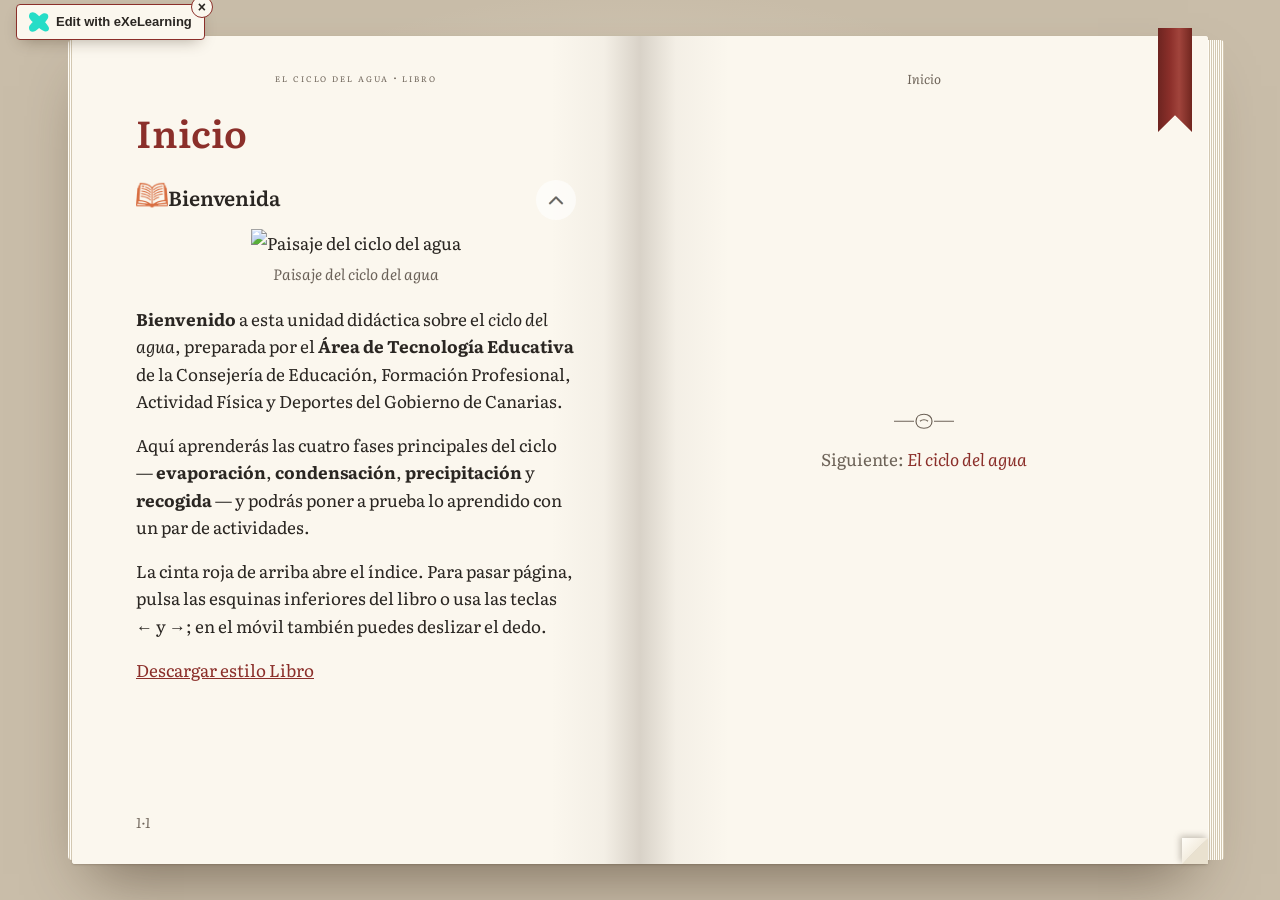
==== index.html @ 9996878b "Add Libro, a book-reading style for eXeLearning Each page is cut into book pages (two side by side o" ====
<!DOCTYPE html>
<html lang="es" id="exe-index">
<head>
<meta charset="utf-8">
<meta name="generator" content="eXeLearning">
<meta name="viewport" content="width=device-width, initial-scale=1">
<link rel="license" type="text/html" href="https://creativecommons.org/publicdomain/zero/1.0/">
<title>El ciclo del agua · Libro</title>
<link rel="icon" type="image/x-icon" href="libs/favicon.ico">
<meta name="description" content="Unidad didáctica de ejemplo sobre el ciclo del agua, presentada con el estilo Libro.">
<script>document.querySelector("html").classList.add("js");</script><script src="libs/jquery/jquery.min.js"> </script><script src="libs/common_i18n.js"> </script><script src="libs/common.js"> </script><script src="libs/exe_export.js"> </script><script src="search_index.js"> </script><script src="libs/bootstrap/bootstrap.bundle.min.js"> </script><link rel="stylesheet" href="libs/bootstrap/bootstrap.min.css">
<script src="idevices/text/text.js"></script><link rel="stylesheet" href="idevices/text/text.css">
<link rel="stylesheet" href="content/css/base.css"><script src="theme/style.js"> </script><link rel="stylesheet" href="theme/style.css">
</head>
<body class="exe-export exe-web-site">
<script>document.body.className+=" js"</script>
<div class="exe-content exe-export pre-js siteNav-hidden"><a href="#page-mollw3ja-8h1eloxxv" id="skipNav">Saltar al contenido</a> <nav id="siteNav">
<ul>
<li class="active"> <a href="index.html" class="active main-node no-ch">Inicio</a>
</li>
<li> <a href="html/el-ciclo-del-agua.html" class="daddy">El ciclo del agua</a>
<ul class="other-section">
<li> <a href="html/evaporacion.html" class="no-ch">Evaporación</a>
</li>
<li> <a href="html/condensacion.html" class="no-ch">Condensación</a>
</li>
<li> <a href="html/precipitacion.html" class="no-ch">Precipitación</a>
</li>
<li> <a href="html/recogida.html" class="no-ch">Recogida</a>
</li>
</ul>
</li>
<li> <a href="html/actividades.html" class="daddy">Actividades</a>
<ul class="other-section">
<li> <a href="html/ordena-las-fases.html" class="no-ch">Ordena las fases</a>
</li>
<li> <a href="html/verdadero-o-falso.html" class="no-ch">¿Verdadero o falso?</a>
</li>
</ul>
</li>
<li> <a href="html/recursos.html" class="no-ch">Recursos</a>
</li>
<li> <a href="html/creditos-y-descargas.html" class="no-ch">Créditos y descargas</a>
</li>
</ul>
</nav><main id="page-mollw3ja-8h1eloxxv" class="page"> <div id="exe-client-search" data-block-order-string="Caja %e" data-no-results-string="Sin resultados.">
</div>
<header class="main-header"> <p class="page-counter"> <span class="page-counter-label">Página </span><span class="page-counter-content"> <strong class="page-counter-current-page">1</strong><span class="page-counter-sep">/</span><strong class="page-counter-total">11</strong></span></p>

<div class="package-header"><p class="package-title">El ciclo del agua · Libro</p></div>
<div class="page-header"><h1 class="page-title">Inicio</h1></div>
</header><div id="page-content-page-mollw3ja-8h1eloxxv" class="page-content">
<article id="SP00000002" class="box">
<header class="box-head">
<div class="box-icon exe-icon">
<img src="theme/icons/book.png" alt="" style="display:block;object-fit:contain;">
</div>
<h1 class="box-title">Bienvenida</h1>
<button class="box-toggle box-toggle-on" title="Toggle content">
<span>Toggle content</span>
</button></header>
<div class="box-content">
<div id="SP00000003" class="idevice_node text" data-idevice-path="idevices/text/" data-idevice-type="text" data-idevice-component-type="json" data-idevice-json-data="{&quot;ideviceId&quot;:&quot;SP00000003&quot;}">
<div class="exe-text-template"><div class="textIdeviceContent"><div class="exe-text-activity"><div><figure style="text-align:center;margin:10px 0 18px;"><img src="content/resources/633e3582-b108-d898-b333-1e7eacefaed6.png" alt="Paisaje del ciclo del agua" style="max-width:320px;width:100%;height:auto;" /><figcaption style="font-style:italic;font-size:15px;color:#6b6259;margin-top:6px;">Paisaje del ciclo del agua</figcaption></figure><p><strong>Bienvenido</strong> a esta unidad didáctica sobre el <em>ciclo del agua</em>, preparada por el <strong>Área de Tecnología Educativa</strong> de la Consejería de Educación, Formación Profesional, Actividad Física y Deportes del Gobierno de Canarias.</p>
        <p>Aquí aprenderás las cuatro fases principales del ciclo — <strong>evaporación</strong>, <strong>condensación</strong>, <strong>precipitación</strong> y <strong>recogida</strong> — y podrás poner a prueba lo aprendido con un par de actividades.</p>
        <p>La cinta roja de arriba abre el índice. Para pasar página, pulsa las esquinas inferiores del libro o usa las teclas ← y →; en el móvil también puedes deslizar el dedo.</p><p><a href="content/resources/book.zip" download>Descargar estilo Libro</a></p><p class="clearfix"> </p></div></div></div></div>
</div>
</div>
</article>
</div></main><div class="nav-buttons">
<span class="nav-button nav-button-left" aria-hidden="true"><span>Anterior</span></span>
<a href="html/el-ciclo-del-agua.html" title="Siguiente" class="nav-button nav-button-right"><span>Siguiente</span></a>
</div>
<footer id="siteFooter"><div id="siteFooterContent"> <div id="packageLicense" class="cc cc-0"> <p> <span class="license-label">Licencia: </span><a href="https://creativecommons.org/publicdomain/zero/1.0/" class="license">Creative Commons: CC0 1.0 Universal (dominio público)</a></p>
</div>
</div></footer>
</div>
<p id="made-with-eXe"> <a href="https://exelearning.net/" target="_blank" rel="noopener"> <span>Creado con eXeLearning <span>(Ventana nueva)</span></span></a></p>
</body>
</html>
---- idevices/text/text.css ----
/* Text iDevice (export CSS) */
.exe-text-activity > div {
    display: flow-root;
}

.exe-text-activity div.inline {
    display: flex;
}

.exe-text-activity div.inline dt {
    margin: 0 0 0 auto;
}

.exe-text-activity div.inline dd {
    margin-left: 10px;
}

.idevice_node.text .iDevice_buttons.feedback-button {
    margin-bottom: 1em;
}
---- content/css/base.css ----
.exe-content{
  background: #fff;
}

.exe-content .page-title{
  font-size: 1.45em;
}

.exe-content .box{
  margin-top: 20px;
  border: 1px solid #dbdbdb;
}

.exe-content .box-head {
  border-bottom: 1px solid #dbdbdb;
}

.exe-export .no-header .box-head {
  border-bottom: 0;
}

.exe-content .box-head .box-title {
  margin: 0;
  font-size: 1.2em;
}

.exe-content .exe-material-icon {
  display: block;
  width: 40px;
  height: 40px;
  background-color: currentColor;
  -webkit-mask-image: var(--exe-material-icon-url);
  mask-image: var(--exe-material-icon-url);
  -webkit-mask-repeat: no-repeat;
  mask-repeat: no-repeat;
  -webkit-mask-position: center;
  mask-position: center;
  -webkit-mask-size: contain;
  mask-size: contain;
  /* 20px live area on a 24px grid: scale 24/20 so the ink matches the Style icons.
     Kept in step with the editor rule in assets/styles/layout/_execontent.scss. */
  transform: scale(1.2);
}

.exe-content a{
  color: #5a7f0c;
}

.exe-content a:hover,
.exe-content a:focus{
  color: #71a300;
}

.exe-content h2{
  font-size: 1.45em;
}
.exe-content h3{
  font-size: 1.35em;
}
.exe-content h4{
  font-size: 1.25em;
}
.exe-content h5{
  font-size: 1.15em;
}

.exe-content a {
    text-decoration: none
}

.exe-content a:hover,
.exe-content a:focus {
    text-decoration: underline
}

/* Underlined links */
.box-content a {
    text-decoration: underline;
}
.box-content a:hover {
    text-decoration: none;
}
.box-content a:focus {
    text-decoration: underline;
}

@media print {
    .external-iframe-src {
        display: block !important;
        margin: 2em 0;
        font-size: .95em;
        text-align: center
    }

    #made-with-eXe {
        display: none
    }
}

.external-iframe {
    border: 0
}

.pre-code {
    background: #112C4A;
    color: #E7ECF1;
    font-family: Monaco, Courier, monospace;
    border-radius: 9px;
    font-size: 12px;
    margin: 2em 1em;
    overflow: auto;
    padding: 20px
}

.highlighted-code {
    margin: 2em 1em;
}

.exe-dl {
    margin-bottom: 2em;
    margin-left: 1.5em
}

.exe-dl dt {
    font-weight: bold
}

.exe-dl dd {
    margin: 1em 1.5em
}

.js .exe-dl dt {
    margin: 1.2em 0 0 0
}

.exe-dl dt a {
    text-decoration: underline
}

.exe-dl .icon {
    font-family: Arial, sans-serif;
    display: block;
    width: 20px;
    height: 20px;
    font-size: 16px;
    margin-right: 1em;
    line-height: 20px;
    text-align: center;
    float: left;
    border-radius: 2px;
    position: relative
}

@media all and (min-width: 1px) {
    .exe-dl dt a {
        align-items: center;
        display: flex;
        text-decoration: none
    }

    .exe-dl .icon {
        height: 18px;
        line-height: 18px;
        width: 18px;
        padding: 1px;
        font: 18px monospace;
        font-weight: bold;
        display: flex;
        justify-content: center;
        align-items: center
    }
}

.exe-dl-toggler {
    height: 20px;
    margin: 1.5em
}

.exe-dl-toggler a {
    margin-left: 0;
    font-weight: bold
}

.js .exe-dl dd {
    display: none;
    padding-left: 0;
    margin: 1em 1em 1em 37px
}

/* Math */
.exe-math {
    display: block;
    margin: 2em 0
}

.exe-math,
.MathJax_Display {
    text-align: left !important
}

.exe-math.position-center,
.position-center .MathJax_Display,
[style*="text-align: center"] .MathJax_Display {
    text-align: center !important
}

.exe-math.position-right,
.position-right .MathJax_Display,
[style*="text-align: right"] .MathJax_Display {
    text-align: right !important
}

.js .show-image .exe-math-code,
.js .show-code .exe-math-img {
    display: none
}

.exe-math-links {
    font-size: .85em
}

.exe-math-inline {
    display: inline;
    margin: 0 .1em !important
}

/* TinyMCE: Images and media */
.exe-figure {
    margin: 2em 0;
    max-width: 100%
}

.position-center {
    margin: 2em auto
}

.position-right {
    margin: 2em 0 2em auto
}

.float-left {
    float: left;
    margin: .5em 1.5em 1em 0
}

.float-right {
    float: right;
    margin: .5em 0 1em 2em
}

.figcaption {
    padding-top: .2em
}

.figcaption.header {
    padding-top: 0;
    padding-bottom: .2em
}

/* TinyMCE templates */
.exe-layout-2-cols,
.exe-layout-3-cols {
    width: 100%
}

.exe-col{
    box-sizing: content-box;
}

.exe-layout-2-cols .exe-col {
    float: left;
    width: 49%
}

.exe-layout-2-cols .exe-col-1 {
    padding-right: 1%
}

.exe-layout-2-cols .exe-col-2 {
    padding-left: 1%
}

.exe-layout-2-30-70 .exe-col {
    width: 69%
}

.exe-layout-2-30-70 .exe-col-1 {
    width: 29%
}

.exe-layout-2-70-30 .exe-col {
    width: 29%
}

.exe-layout-2-70-30 .exe-col-1 {
    width: 69%
}

.exe-layout-3-cols .exe-col {
    float: left;
    width: 32%
}

.exe-layout-3-cols .exe-col-1,
.exe-layout-3-cols .exe-col-2 {
    padding-right: 2%
}

pre.mermaid {
    margin: 1.5em 0;
    text-align: center;
    width: 100%;
    min-width: 200px;
}

/* Blocks */
.exe-block-warning {
    background: #FCF8E3;
    color: #796034;
    border: 1px solid #FAEBCC;
    padding: 0 1em;
    border-radius: 4px
}

p.exe-block-warning {
    padding: 1em
}

.exe-block-alert {
    background: #ffc;
    color: #855000;
    border: 1px solid #FFF099;
    padding: 0 1em;
    border-radius: 4px
}

p.exe-block-alert {
    padding: 1em
}

.exe-block-danger {
    background: #FEF0EF;
    color: #973C3B;
    border: 1px solid #F3DADD;
    padding: 0 1em;
    border-radius: 4px
}

p.exe-block-danger {
    padding: 1em
}

.exe-block-info {
    background: #E1F1F9;
    color: #2B627D;
    border: 1px solid #C9EDF4;
    padding: 0 1em;
    border-radius: 4px
}

p.exe-block-info {
    padding: 1em
}

.exe-block-success {
    background: #E5F3E0;
    color: #336634;
    border: 1px solid #DEEDD1;
    padding: 0 1em;
    border-radius: 4px
}

p.exe-block-success {
    padding: 1em
}

.exe-content .exe-block-warning a,
.exe-content .exe-block-warning a:hover,
.exe-content .exe-block-warning a:focus {
    color: #4F360A
}

.exe-content .exe-block-alert a,
.exe-content .exe-block-alert a:hover,
.exe-content .exe-block-alert a:focus {
    color: #5B2600
}

.exe-content .exe-block-danger a,
.exe-content .exe-block-danger a:hover,
.exe-content .exe-block-danger a:focus {
    color: #6D1211
}

.exe-content .exe-block-info a,
.exe-content .exe-block-info a:hover,
.exe-content .exe-block-info a:focus {
    color: #063853
}

.exe-content .exe-block-success a,
.exe-content .exe-block-success a:hover,
.exe-content .exe-block-success a:focus {
    color: #093C0A
}

div.exe-block-warning,
div.exe-block-alert,
div.exe-block-danger,
div.exe-block-info,
div.exe-block-success {
    margin: 1em 0
}

/* RTL support */
body [dir='rtl'] {
    text-align: start
}

/* Autoclear */
.exe-content .idevice_body,
.exe-clear {
    overflow: auto
}

/* JavaScript on/offf */
.js-hidden {
    display: none;
}

.exe-hidden,
.js-required,
.js .js-hidden,
.exe-mindmap-code {
    display: none
}

.js .js-required {
    display: block
}

.box-toggle {
    display: none;
}

.js .box-toggle {
    display: inline-block;
}

.sr-av,
.js .js-sr-av,
.exe-hidden-accessible,
.js .exe-tooltip-text {
    position: absolute;
    overflow: hidden;
    clip: rect(0 0 0 0);
    clip: rect(0, 0, 0, 0);
    height: 0
}

/* Tables */
.exe-table {
    margin: 2em auto;
    max-width: 100%;
    border: 1px solid #CCC;
    border-collapse: collapse;
    border-spacing: 0
}

.exe-table tr {
    background: #fff
}

.exe-table caption {
    padding: .5em 0;
    text-align: center;
    font-style: italic;
    caption-side: top;
}

.exe-table td,
.exe-table th {
    border: 1px solid #CCC;
    margin: 0;
    padding: 0.5em 1em
}

.exe-table thead {
    background: #ddd;
    color: #000;
    text-align: left
}

.exe-table tr:nth-child(2n-1) td,
.exe-table tbody tr:nth-child(2n-1) th {
    background: #F4F4F4
}

.exe-table tbody tr:nth-child(2n) th {
    background: #F4F4F4
}

.exe-table tbody tr:nth-child(2n-1) th {
    background: #E4E4E4
}

.exe-table thead+tbody tr:nth-child(2n) th {
    background: #fff
}

.exe-table thead+tbody tr:nth-child(2n-1) th {
    background: #F4F4F4
}

.exe-table-minimalist {
    margin: 2em auto;
    border-collapse: collapse
}

.exe-table-minimalist tr {
    background: #fff
}

.exe-table-minimalist thead th {
    color: #000;
    padding: .6em 1.5em .6em .8em;
    border-bottom: 2px solid #CCC;
    text-align: left
}

.exe-table-minimalist td,
.exe-table-minimalist tbody th {
    border-bottom: 1px solid #ccc;
    color: #555;
    padding: .5em 1.5em .5em .8em
}

.exe-table-minimalist tbody tr:hover td,
.exe-table-minimalist tbody tr:hover th {
    color: #222
}

.exe-table-minimalist tr:nth-child(2n-1) td,
.exe-table-minimalist tbody tr:nth-child(2n-1) th {
    background: #F9F9F9
}

.exe-table-minimalist caption {
    text-align: center;
    font-style: italic;
    border-bottom: 2px solid #CCC;
    padding: .6em 0
}

/* Responsive tables */
.exe-table-responsive {
    display: block;
    overflow-x: auto;
    border: none
}

.exe-table-responsive,
.exe-table-responsive th,
.exe-table-responsive tr,
.exe-table-responsive td {
    width: auto !important
}

/* Tooltips */
body .qtip {
    font-size: .85em;
    line-height: 1.5em
}

.qtip .exe-tooltip-text {
    position: relative;
    overflow: auto;
    clip: auto;
    height: auto
}

/* Structured lists */
ol.auto-numbered {
    counter-reset: item
}

.auto-numbered ol {
    counter-reset: item
}

.auto-numbered li {
    display: block
}

.auto-numbered li:before {
    content: counters(item, ".") ".- ";
    counter-increment: item
}

/* Blockquote + Cite */
.exe-quote-cite cite {
    display: block;
    text-align: right;
    margin-top: -.5em
}

/* File information */
.exe-link-data {
    font-size: .8em;
    margin: 0 .2em
}

.exe-link-data abbr {
    cursor: help
}

/* Quote With Authorship */
.styled-qc {
    font-family: Georgia, serif;
    font-style: italic;
    margin: 1.5em 2.5em;
    padding: 0.25em 3.5em;
    position: relative
}

.styled-qc:before {
    display: block;
    content: "\201C";
    font-size: 5em;
    position: absolute;
    left: 0;
    top: -20px
}

/* Responsive design */
iframe,
object,
embed {
    max-width: 100%
}

img,
video {
    max-width: 100%;
    height: auto
}

@media all and (max-width: 992px) {
    .exe-layout-3-cols .exe-col {
        float: none;
        width: 100%;
        padding: 0
    }

    .exe-layout-3-cols .exe-col .exe-figure {
        margin: 2em auto
    }
}

@media all and (max-width: 780px) {
    .styled-qc {
        margin: 1.5em .5em
    }

    .exe-layout-2-cols .exe-col {
        float: none;
        width: 100%;
        padding: 0
    }

    .exe-layout-2-cols .exe-col .exe-figure {
        margin: 2em auto
    }
}

/* Made with eXeLearning */
#made-with-eXe {
    margin: 0;
    position: fixed;
    bottom: 0;
    right: 0
}

#made-with-eXe a {
    text-decoration: none;
    box-shadow: rgba(0, 0, 0, 0.35) 0px 5px 15px;
    border-top-left-radius: 4px;
    color: #222;
    font-size: 11px;
    font-family: Arial, sans-serif;
    line-height: 35px;
    width: 35px;
    height: 35px;
    background: #fff url(../img/exe_powered_logo.png) no-repeat 3px 50%;
    display: block;
    background-size: auto 20px;
    text-decoration: none;
    transition: .5s;
    opacity: .8
}

#made-with-eXe span {
    padding-left: 35px;
    padding-right: 5px
}

#made-with-eXe span span {
    position: absolute;
    overflow: hidden;
    clip: rect(0 0 0 0);
    clip: rect(0, 0, 0, 0);
    height: 0
}

#made-with-eXe a:hover {
    width: auto;
    padding: 0 5px;
    background-position: 5px 50%;
    opacity: 1
}

/* Search bar */
#exe-client-search-reset {
    display: none;
}
#exe-client-search-reset.visible {
    display: inline;
}
.exe-client-search-result{
    padding:0;
    background-color: #FFF3A0;
    color: #1A1A1A;
}

/* Box toggler */
.exe-export article.minimized .box-content{
    display: none;
}

/* BOX no visible */
.exe-export article.novisible.box{
    display: none  !important;
}

/* iDevice no visible */
.exe-export article.box .idevice_node.novisible{
    display: none  !important;
}

/* Teacher mode */
html:not(.mode-teacher) .js .teacher-only {
    display: none !important;
}

/* ========================================
   Architecture v3.1 - Common Theme Overrides
   ========================================
   These rules support the new HTML structure and
   load BEFORE theme-specific styles.
   ======================================== */

/* Navigation: Hide nested sections by default, show active paths */
#siteNav .other-section {
    display: none;
}
#siteNav li.active > .other-section,
#siteNav li.current-page-parent > .other-section {
    display: block;
}

/* Site footer extra section */
#siteFooterExtra {
    margin-bottom: 2em;
    color: #555;
    font-size: 0.95em;
}

/* Footer with neither license nor "Page footer" content: themes give #siteFooter
   a background and border, so an empty one shows as a stray bar. Hidden here so
   every theme (including custom ones) gets it, and so a theme that wants to keep
   showing it can opt out by overriding display. */
#siteFooter.siteFooter-empty {
    display: none;
}

/* Skip navigation link */
#skipNav {
    position: fixed;
    top: -50px;
    left: 50%;
    transform: translateX(-50%);
    background-color: #000;
    color: #fff;
    text-align: center;
    font-weight: bold;
    font-size: 0.95em;
    text-decoration: underline;
    padding: 0.5em 1em;
    z-index: 1000;
    display: inline-block;
    box-shadow: 0 2px 5px rgba(0,0,0,0.3);
    outline: 3px solid #fff;
    outline-offset: -3px;
    transition: top 0.3s ease, opacity 0.3s ease;
}

#skipNav:focus {
    top: 5px;
}

/* Print styles for header elements */
@media print {
    body #header,
    body #emptyHeader,
    body #nodeDecoration {
        height: auto !important;
        min-height: 0;
        border: none;
        padding: 0;
    }
    body #headerContent {
        padding-top: 40px;
    }
}
---- theme/style.css ----
/*!
 * Libro (Book) — eXeLearning style
 * The resource is read as an open book on a desk: each page of eXeLearning is cut
 * into book pages (two at a time on wide screens, one on phones), the page corners
 * turn the page and a ribbon bookmark opens the table of contents. Without
 * JavaScript, or when printing, it is a normal scrolling page.
 *
 * Based on the eXeLearning "Default" style by Ignacio Gros (exelearning.net).
 * Licensed under Creative Commons Attribution-ShareAlike 4.0 (CC BY-SA).
 */

body.exe-export {
    padding: 1em 0;
}

body.exe-web-site {
    padding: 0;
}

.exe-content a {
    color: #8a3324;
}

.exe-content a:hover,
.exe-content a:focus {
    color: #5f2318;
}

/* The current page is a filled chip, so it keeps the colour of the effects */
.exe-content .fx-tabs a,
.exe-content .fx-pagination li:not(.fx-current) a {
    color: #8a3324;
}

.exe-content .fx-tabs a:hover,
.exe-content .fx-tabs a:focus {
    color: #5f2318;
}

#node-content-container.exe-content #node-content {
    padding-top: 20px;
    padding-bottom: 20px;
    max-width: 1280px;
    margin: 0 auto;
    display: block;
}

.exe-content {
    color: #333;
    background-color: #fff;
}

.js .exe-export .exe-content {
    min-height: 100vh;
}

/* iframe */
.js .in-iframe .exe-content {
    min-height: 0;
}

.exe-content .package-title {
    font-size: 1.25rem;
    font-weight: 300;
    margin-bottom: .4em;
    line-height: 1.2em;
}

.exe-content .page-title {
    color: #7a2e2e;
    font-size: 1.7rem;
    text-align: left;
}

.exe-single-page .package-header .package-title {
    color: #333;
    font-size: 1.25rem;
    font-weight: 300;
    text-align: left;
    margin-bottom: 2em;
}

.exe-single-page .package-node {
    margin-bottom: 3.5em;
}

.exe-single-page .package-subtitle {
    top: -2.1em;
}

.exe-single-page main.page>section {
    min-height: 4em;
}

.exe-content .box {
    margin: 20px 0;
    border: none;
    background-color: #fff;
}

.exe-web-site .exe-content .box {
    margin: 40px 0;
}

.exe-content .box-head {
    border-bottom: 0;
}

#node-content-container .box-content {
    background: #fcfcfc;
    border: 1px solid #ececec;
    padding: 10px;
    border-radius: 8px;
}
article.box.idevice-element-in-content[mode="export"] .idevice_node {
    background: none;
}

#node-content-container.exe-content .box.hidden-idevices {
    border-style: solid;
}

.exe-content .box header {
    min-height: 60px;
}

.exe-content .box-title {
    color: #4a1c1c;
    font-size: 1.5rem;
}

/* General icons (Material Symbols) */
.exe-content {
    --exe-icon-color: #9a6a3a;
}

.exe-content .box-head .box-icon {
    color: var(--exe-icon-color);
}

.exe-content .box-head .exe-icon {
    float: left;
}
.nav-buttons .nav-button,
button.toggler {
    position: fixed;
    top: 10px;
    left: 15px;
    display: block;
    width: 40px;
    height: 40px;
    background: #7a2e2e url(img/icons.png) no-repeat 0 0;
    background-size: auto 40px;
    border-radius: 50%;
    z-index: 999;
    border: 0;
    transition: background-color 0.5s ease;
}

.nav-buttons span.nav-button {
    cursor: not-allowed;
    background-color: #b7b7b7;
}

.nav-buttons .nav-button-left {
    background-position: -80px 0;
}

.nav-buttons .nav-button-right {
    background-position: -120px 0;
}

button#searchBarToggler {
    background-position: -40px 0;
    display: none;
}

.exe-search-on #searchBarToggler {
    display: inline;
}

button#siteNavToggler {
    left: 280px;
}

button#searchBarToggler {
    left: 330px;
}

body.siteNav-off button#siteNavToggler {
    left: 65px;
}

body.siteNav-off button#searchBarToggler {
    left: 115px;
}

.nav-buttons a:hover,
.nav-buttons a:focus,
button.toggler:hover,
button.toggler:focus {
    background-color: #5f2323;
    border-color: #5f2323;
}

.nav-buttons .nav-button span,
.box-toggle span,
#exe-client-search-reset span,
#packageLicense .license-label {
    position: absolute;
    clip: rect(1px 1px 1px 1px);
    /* IE6, IE7 */
    clip: rect(1px, 1px, 1px, 1px);
}

.package-subtitle {
    font-size: .95em;
    color: #666;
    position: relative;
    top: -.15em;
}

.nav-buttons .nav-button-right {
    left: auto;
    right: 15px;
}

/* Box toggler */
.exe-export .box {
    position: relative;
}

.exe-export .box-toggle {
    width: 40px;
    height: 40px;
    background: url(img/icons.png) no-repeat -200px 0;
    background-size: auto 40px;
    border-radius: 50%;
    border: 0;
    position: absolute;
    top: 0;
    right: 0;
    opacity: 0.6;
}

.exe-export .box-head:hover .box-toggle,
.exe-export .box-toggle:focus {
    opacity: 1;
}

.exe-export .no-header .box-toggle {
    top: -10px;
}

.exe-export .minimized .box-toggle {
    background-position: -160px 0;
}

#node-content-container.exe-content .box-head .exe-icon {
    width: 60px;
    height: 60px;
    font-size: 40px;
}

#node-content-container.exe-content .box-head .exe-icon img {
    height: 40px;
}

.exe-export .box-icon img {
    display: block;
    float: left;
    margin-right: 10px;
    width: 40px;
    height: auto;
}

/* General icons (Material Symbols) */
.exe-export .box-icon .exe-material-icon {
    display: block;
    float: left;
    margin-right: 10px;
    width: 40px;
    height: 40px;
    background-color: currentColor;
    -webkit-mask-image: var(--exe-material-icon-url);
    mask-image: var(--exe-material-icon-url);
    -webkit-mask-repeat: no-repeat;
    mask-repeat: no-repeat;
    -webkit-mask-position: center;
    mask-position: center;
    -webkit-mask-size: contain;
    mask-size: contain;
    /* 20px live area on a 24px grid: scale 24/20 so the ink matches the Style icons */
    transform: scale(1.2);
}

.exe-export .box-title {
    padding-top: 5px;
}

.exe-export .box.minimized .box-head {
    border-bottom: 1px solid #ddd;
}

.exe-export .box.no-header.minimized .box-head {
    border-color: #fff;
}

.exe-export .box .box-content {
    background: none;
    border: 0;
    border-top: 1px solid var(--book-paper-edge, #ddd);
    padding: 20px 0;
    border-radius: 8px;
    overflow: auto;
}

.exe-export .box.no-header .box-content {
    background: none;
    border: none;
    padding: 20px 0;
}

/* Search bar */
#exe-client-search {
    display: none;
    margin-bottom: 30px;
}

#exe-client-search-text {
    max-width: 80%;
    max-width: calc(100% - 90px);
    display: inline;
}

#exe-client-search-submit {
    text-indent: -999em;
    background: #7a2e2e url(img/icons.png) no-repeat -41px -1px;
    background-size: auto 40px;
    width: 38px;
    height: 38px;
    border: none;
    border-radius: 4px;
}

#exe-client-search-reset.visible {
    background: url(img/icons.png) no-repeat -242px -1px;
    background-size: auto 40px;
    width: 38px;
    height: 38px;
    display: inline-block;
    vertical-align: middle;
    position: relative;
    top: -3px;
    left: -5px;
    opacity: 0.6;
    border-radius: 4px;
}

#exe-client-search-reset:hover,
#exe-client-search-reset:focus {
    opacity: 1;
}

#exe-client-search-submit:hover,
#exe-client-search-submit:focus {
    background-color: #5f2323;
}

#exe-client-search-results-list ul,
#exe-client-search-results-list li {
    margin: 2em 0;
    padding: 0;
    list-style: none;
}

#exe-client-search-results-list li {
    margin: 0 0 1em 0;
}

#exe-client-search-results-list p {
    margin-top: 2em;
}

/* Licenses */
#packageLicense {
    text-align: left;
    font-size: 0.9em;
    color: #555;
    line-height: 1em;
    margin: 2.5em 0 2em 0;
    border: 1px solid transparent;
    border-radius: 2px;
}

#packageLicense p {
    margin: 0;
}

#packageLicense a {
    color: #666;
    text-transform: capitalize;
    display: inline-block;
    white-space: nowrap;
    text-overflow: ellipsis;
    max-width: 100%;
    overflow: hidden;
    line-height: 15px;
}

#packageLicense a:hover,
#packageLicense a:focus {
    text-decoration: none;
    color: #8a3324;
}

#packageLicense.propietary {
    position: absolute;
    overflow: hidden;
    clip: rect(0, 0, 0, 0);
    height: 0;
}

#packageLicense.cc {
    padding: 0 20px 0 90px;
    background: url(img/licenses.gif) no-repeat 0 0;
}

#packageLicense.cc-by-sa {
    background-position: 0 -100px;
}

#packageLicense.cc-by-nd {
    background-position: 0 -200px;
}

#packageLicense.cc-by-nc {
    background-position: 0 -300px;
}

#packageLicense.cc-by-nc-sa {
    background-position: 0 -400px;
}

#packageLicense.cc-by-nc-nd {
    background-position: 0 -500px;
}

#packageLicense.cc-0 {
    background-position: 0 -600px;
}

/* iDevice buttons */
.exe-content .iDevice_buttons input,
.exe-content .iDevice_buttons button {
    background: #fff;
    color: #555;
    border: 1px solid #949494;
    padding: 4px 10px;
    border-radius: 4px;
    transition: 0.5s ease;
}

.exe-content .iDevice_buttons input:hover,
.exe-content .iDevice_buttons input:focus,
.exe-content .iDevice_buttons button:hover,
.exe-content .iDevice_buttons button:focus {
    box-shadow: 2px 2px 4px #dbdbdb;
    color: #000;
    border-color: #7a7a7a;
}

/* Page counter */
.page-counter {
    display: inline;
    float: right;
    margin: 0 0 0.5em 20px;
    font-size: 0.9em;
    color: #767676;
    font-weight: 300;
}

.page-counter .page-counter-sep {
    margin: 0 0.1em;
}

.exe-web-site .page-counter {
    position: fixed;
    top: 18px;
    right: 70px;
    margin: 0;
    font-size: 0.9em;
    color: #767676;
    padding: 0 8px;
    border-radius: 4px;
    text-align: left;
}

/* Teacher mode */
#teacher-mode-toggler-wrapper {
    float: right;
    margin: 0 0 0 1em;
}

#teacher-mode-toggler.form-check-input {
    font-size: 0.9em;
    margin-right: 0.6em;
}

#teacher-mode-toggler.form-check-input:checked {
    background-color: #7a2e2e;
    border-color: #7a2e2e;
}

label[for="teacher-mode-toggler"] {
    font-size: 0.9em;
    color: #767676;
    position: relative;
    top: -0.2em;
}

/* Bootstrap buttons */
.exe-content .btn-primary {
    background-color: #5f2323;
    border-color: #5f2323;
}

.exe-content .btn-primary:hover,
.exe-content .btn-primary:focus {
    background-color: #6b2828;
    border-color: #6b2828;
}

/* Focus */
.exe-content {
    --exe-fx-focus-color: #4a1c1c;
}

.exe-content a:focus-visible,
#siteNav a:focus-visible,
#packageLicense a:focus-visible,
.nav-buttons .nav-button:focus-visible,
button.toggler:focus-visible,
.exe-export .box-toggle:focus-visible,
#exe-client-search-submit:focus-visible,
#exe-client-search-reset:focus-visible,
.exe-content .iDevice_buttons input:focus-visible,
.exe-content .iDevice_buttons button:focus-visible {
    outline: 2px solid #4a1c1c;
    outline-offset: 2px;
}

@media (prefers-reduced-motion: reduce) {
    #siteNav a,
    .nav-buttons .nav-button,
    button.toggler,
    .exe-content .iDevice_buttons input,
    .exe-content .iDevice_buttons button {
        transition: none;
    }
}


@media print {

    /* Node in new page: section.package-node{page-break-after:always} */
    html body.exe-export {
        background: #fff;
    }

    .exe-content {
        color: #000;
    }

    @page {
        margin: 1.5cm;
    }

    /* Uncomment this to print URL after links:
    a{font-weight:bolder;text-decoration:none!important}
    a[href^=http]:after{content:" <" attr(href) "> "}
    */
    #packageLicense.cc {
        background: none;
        padding-left: 0;
    }

    .exe-export .box-toggle {
        display: none;
    }

    /* Website */
    .exe-web-site #siteNav,
    .exe-web-site .nav-buttons,
    .exe-web-site button.toggler {
        display: none;
    }

    .exe-web-site #siteFooter,
    .exe-web-site main.page {
        padding-left: 0;
        padding-right: 0;
    }

    .exe-web-site main.page {
        padding-top: 1em;
    }
}

/* ===================================================================
 * Book look, shared by every mode
 * =================================================================== */

@font-face {
    font-family: "Literata";
    font-style: normal;
    font-weight: 200 900;
    font-display: swap;
    src: url("fonts/literata-latin-normal.woff2") format("woff2");
}

@font-face {
    font-family: "Literata";
    font-style: italic;
    font-weight: 200 900;
    font-display: swap;
    src: url("fonts/literata-latin-italic.woff2") format("woff2");
}

:root {
    --book-desk: #c9bda9;
    --book-paper: #fbf7ee;
    --book-under: #e9e1cf;
    --book-ink: #2a2622;
    --book-muted: #6d6358;
    --book-accent: #8b2f2a;
    --book-serif: "Literata", "Iowan Old Style", "Palatino Linotype", Palatino, Georgia, serif;
    --book-turn: 0.7s;
}

body.exe-export {
    color: var(--book-ink);
    background: var(--book-desk);
}

.exe-content {
    color: var(--book-ink);
    background-color: var(--book-paper);
    font-family: var(--book-serif);
    font-size: 17px;
    line-height: 1.62;
}

.exe-content a {
    color: var(--book-accent);
}

.exe-content a:hover,
.exe-content a:focus {
    color: #5e1f1b;
}

.exe-content .page-title,
.exe-content .box-title,
.exe-content .package-title {
    font-family: var(--book-serif);
}

.exe-content .page-title {
    margin: 0 0 0.7em;
    font-size: 2.35rem;
    font-weight: 600;
    line-height: 1.1;
    color: var(--book-accent);
}

.exe-content .box-title {
    font-size: 1.25rem;
    font-weight: 600;
    color: var(--book-ink);
}

.exe-content .box header,
.exe-content .box-head {
    min-height: 0;
}

.exe-export .box-icon {
    width: 32px;
    height: 32px;
}

.exe-web-site .exe-content .box {
    margin: 0 0 1.6em;
    background: none;
}

.exe-export .box .box-content {
    padding: 0.4em 0 0;
    background: none;
    border: 0;
    border-radius: 0;
}

.exe-content figure figcaption {
    font-style: italic;
    color: var(--book-muted);
}

.exe-content img {
    max-width: 100%;
    height: auto;
}

/* Table of contents with dot leaders and section numbers */
#siteNav ul {
    margin: 0;
    padding: 0;
    list-style: none;
    counter-reset: book-section;
}

#siteNav ul ul {
    margin: 0;
    padding-left: 1.1em;
    font-size: 0.94em;
    counter-reset: none;
}

#siteNav .other-section {
    display: block;
}

#siteNav li {
    margin: 0;
}

#siteNav a {
    display: flex;
    align-items: baseline;
    gap: 8px;
    padding: 7px 0;
    color: var(--book-ink);
    text-decoration: none;
    counter-increment: book-section;
}

#siteNav a::before {
    content: "";
    order: 1;
    flex: 1;
    border-bottom: 1px dotted #b9ad96;
}

#siteNav a::after {
    content: counter(book-section);
    order: 2;
}

#siteNav a:hover,
#siteNav a:focus {
    color: var(--book-accent);
}

#siteNav a.active {
    color: var(--book-accent);
    font-weight: 600;
}

/* ===================================================================
 * Without JavaScript (and while printing): a scrolling sheet of paper
 * =================================================================== */

html:not(.book-paged) body.exe-web-site .exe-content {
    max-width: 50rem;
    margin: 32px auto;
    padding: 40px 48px;
    box-shadow: 0 24px 48px -16px #3b2a1a73;
}

html:not(.book-paged) .exe-web-site #siteNav {
    margin-bottom: 2em;
}

html:not(.book-paged) .exe-web-site .page-counter {
    float: right;
}

/* ===================================================================
 * Paged book (style.js adds html.book-paged before the first paint)
 * =================================================================== */

html.book-paged:has(> body.exe-web-site),
html.book-paged body.exe-web-site {
    height: 100%;
    overflow: hidden;
}

/* Marks the end of the text, to count the pages */
.book-end-of-text {
    display: block;
    height: 0;
    margin: 0;
    break-before: avoid;
}

html.book-paged body.exe-web-site {
    background:
        radial-gradient(ellipse 60% 55% at 50% 40%, #e6ddcf 0%, #e6ddcf00 75%),
        var(--book-desk);
}

/* The open book; the edges of the pages read and still to read show at both sides */
html.book-paged .exe-web-site .exe-content {
    --book-read: 0;
    --book-margin: 64px;
    position: relative;
    width: min(1240px, 100vw - 144px);
    height: calc(100vh - 72px);
    height: calc(100dvh - 72px);
    max-width: none;
    min-height: 0;
    margin: 36px auto;
    padding: 0;
    box-sizing: border-box;
    background: var(--book-paper);
    border-radius: 3px;
    box-shadow: 0 1px 2px #3b2a1a33, 0 30px 60px -20px #3b2a1a8c;
}

html.book-paged .exe-web-site .exe-content::before,
html.book-paged .exe-web-site .exe-content::after {
    content: "";
    position: absolute;
    top: 4px;
    bottom: 4px;
    pointer-events: none;
    background: repeating-linear-gradient(90deg, #fffdf7 0 1px, #d3c8b2 1px 2px);
    box-shadow: 0 20px 30px -18px #3b2a1a80;
}

html.book-paged .exe-web-site .exe-content::before {
    right: 100%;
    width: calc(3px + 14px * var(--book-read));
    border-radius: 4px 0 0 4px;
}

html.book-paged .exe-web-site .exe-content::after {
    left: 100%;
    width: calc(3px + 14px * (1 - var(--book-read)));
    border-radius: 0 4px 4px 0;
}

/* The text runs in columns: each column is a page, the gap is the spine */
html.book-paged .exe-web-site main.page {
    position: absolute;
    inset: 0;
    box-sizing: border-box;
    padding: 76px var(--book-margin) 80px;
    overflow: hidden;
    columns: 2;
    column-gap: calc(2 * var(--book-margin));
    column-fill: auto;
    background:
        linear-gradient(90deg, #3b2a1a00 calc(50% - 90px), #3b2a1a0a calc(50% - 36px), #3b2a1a2e 50%, #3b2a1a0a calc(50% + 36px), #3b2a1a00 calc(50% + 90px)),
        var(--book-paper);
    border-radius: 3px;
    view-transition-name: book-page;
}

html.book-paged .exe-web-site main.page > :not(.book-head, .book-folio, .book-end),
html.book-paged .exe-web-site .page-content {
    max-width: none;
    margin-left: 0;
    margin-right: 0;
    padding-left: 0;
    padding-right: 0;
}

/* The running heads and the folios replace these */
html.book-paged .exe-web-site .package-header,
html.book-paged .exe-web-site .page-counter,
html.book-paged .exe-web-site .nav-buttons,
html.book-paged .exe-web-site #made-with-eXe {
    display: none;
}

/* Keep things whole on a page */
html.book-paged .exe-web-site main.page :is(figure, img, table, pre, blockquote, li, .exe-figure) {
    break-inside: avoid;
}

html.book-paged .exe-web-site main.page :is(h1, h2, h3, h4, .box-head) {
    break-after: avoid;
}

html.book-paged .exe-web-site main.page img {
    max-height: calc(var(--book-col-h, 60vh) - 3em);
    width: auto;
    object-fit: contain;
}

/* Boxes and text flow across pages (a scrolling box could not be split) */
html.book-paged .exe-web-site main.page :is(.box, .box-content, .idevice_node.text) {
    overflow: visible;
}

/* An activity is never split; one taller than a page scrolls inside it */
html.book-paged .exe-web-site main.page .idevice_node:not(.text) {
    break-inside: avoid;
    /* Room for the box padding, or it would not fit on any page */
    max-height: calc(var(--book-col-h, 100vh) - 3em);
    overflow: auto;
}

/* Running heads and folios: printed on the page (inside main), so they turn with it.
   --book-scroll keeps them on the visible double page. */
.book-head,
.book-folio {
    position: absolute;
    z-index: 1;
    width: 50%;
    break-inside: avoid;
    margin: 0;
    color: var(--book-muted);
    font-family: var(--book-serif);
    text-align: center;
    pointer-events: none;
}

.book-head {
    top: 32px;
    overflow: hidden;
    white-space: nowrap;
    text-overflow: ellipsis;
    box-sizing: border-box;
    padding: 0 var(--book-margin);
    font-size: 13px;
}

.book-head-left {
    left: var(--book-scroll, 0px);
    font-size: 12px;
    letter-spacing: 0.16em;
    font-variant: small-caps;
    text-transform: lowercase;
}

.book-head-right {
    left: calc(var(--book-scroll, 0px) + 50%);
    font-style: italic;
}

.book-folio {
    bottom: 30px;
    font-size: 14px;
    font-style: italic;
}

.book-folio-left {
    left: var(--book-scroll, 0px);
    text-align: left;
    padding-left: var(--book-margin);
    box-sizing: border-box;
}

.book-folio-right {
    left: calc(var(--book-scroll, 0px) + 50%);
    text-align: right;
    padding-right: var(--book-margin);
    box-sizing: border-box;
}

/* End of the section on an empty right-hand page */
.book-end {
    position: absolute;
    z-index: 1;
    top: 50%;
    left: calc(var(--book-scroll, 0px) + 50%);
    width: 50%;
    display: flex;
    flex-direction: column;
    align-items: center;
    gap: 14px;
    color: var(--book-muted);
    font-family: var(--book-serif);
    text-align: center;
    transform: translateY(-50%);
}

.book-end[hidden] {
    display: none;
}

.book-end a {
    font-style: italic;
    color: var(--book-accent);
}

/* Turn-the-page corners: they fold up under the pointer */
.book-corner {
    --book-curl: 26px;
    position: absolute;
    z-index: 3;
    bottom: 0;
    width: 88px;
    height: 88px;
    margin: 0;
    padding: 0;
    border: 0;
    background: none;
    cursor: pointer;
}

.book-corner[hidden] {
    display: none;
}

.book-corner:hover,
.book-corner:focus-visible {
    --book-curl: 78px;
}

.book-corner:focus-visible {
    outline: 2px solid var(--book-ink);
    outline-offset: -6px;
}

.book-corner-next {
    right: 0;
    border-bottom-right-radius: 3px;
    filter: drop-shadow(-2px -2px 3px #3b2a1a47);
}

.book-corner-prev {
    left: 0;
    border-bottom-left-radius: 3px;
    filter: drop-shadow(2px -2px 3px #3b2a1a47);
}

/* ::after is the page underneath, uncovered by the lifted corner; ::before is the flap */
.book-corner::before,
.book-corner::after {
    content: "";
    position: absolute;
    bottom: 0;
    width: var(--book-curl);
    height: var(--book-curl);
    transition: width 0.25s ease-out, height 0.25s ease-out;
}

.book-corner-next::before,
.book-corner-next::after {
    right: 0;
}

.book-corner-prev::before,
.book-corner-prev::after {
    left: 0;
}

.book-corner-next::after {
    background: var(--book-under);
    clip-path: polygon(100% 0, 100% 100%, 0 100%);
}

.book-corner-next::before {
    z-index: 1;
    background: linear-gradient(to top left, #cfc2a8, #f2ebdc 45%, #fffdf8);
    clip-path: polygon(0 0, 100% 0, 0 100%);
}

.book-corner-prev::after {
    background: var(--book-under);
    clip-path: polygon(0 0, 100% 100%, 0 100%);
}

.book-corner-prev::before {
    z-index: 1;
    background: linear-gradient(to top right, #cfc2a8, #f2ebdc 45%, #fffdf8);
    clip-path: polygon(0 0, 100% 0, 100% 100%);
}

.book-corner span {
    position: absolute;
    clip: rect(1px, 1px, 1px, 1px);
}

/* Ribbon bookmark sticking out of the top of the book: opens the index */
.book-ribbon {
    position: fixed;
    z-index: 30;
    top: 28px;
    right: calc(max(72px, (100vw - 1240px) / 2) + 16px);
    width: 34px;
    height: 104px;
    padding: 0;
    border: 0;
    cursor: pointer;
    background: linear-gradient(90deg, #6d2420, var(--book-accent) 35%, #a1443c 62%, #71261f);
    clip-path: polygon(0 0, 100% 0, 100% 100%, 50% 84%, 0 100%);
    filter: drop-shadow(0 2px 2px #3b2a1a59);
    transition: height 0.2s ease-out;
}

.book-ribbon:hover,
.book-ribbon:focus-visible,
.book-index-open .book-ribbon {
    height: 120px;
}

.book-ribbon:focus-visible {
    outline: 2px solid var(--book-ink);
    outline-offset: 3px;
}

.book-ribbon span {
    position: absolute;
    clip: rect(1px, 1px, 1px, 1px);
}

/* The index card */
.book-index {
    position: fixed;
    z-index: 25;
    top: 36px;
    right: calc(max(72px, (100vw - 1240px) / 2) + 8px);
    width: min(388px, 100vw - 32px);
    max-height: calc(100vh - 72px);
    max-height: calc(100dvh - 72px);
    overflow: auto;
    box-sizing: border-box;
    padding: 112px 26px 22px;
    font-family: var(--book-serif);
    font-size: 16px;
    color: var(--book-ink);
    background: linear-gradient(180deg, #f3ecdd, var(--book-paper) 130px);
    border-radius: 0 0 6px 6px;
    box-shadow: 0 1px 3px #3b2a1a40, 0 24px 50px -16px #3b2a1a99;
    transform: translateY(-12px);
    opacity: 0;
    visibility: hidden;
    transition: transform 0.3s ease-out, opacity 0.2s ease-out, visibility 0s 0.3s;
}

.book-index-open .book-index {
    transform: none;
    opacity: 1;
    visibility: visible;
    transition: transform 0.3s ease-out, opacity 0.2s ease-out;
}

.book-index-label {
    margin: 0 0 6px;
    font-size: 12px;
    letter-spacing: 0.14em;
    font-variant: small-caps;
    text-transform: lowercase;
    color: var(--book-muted);
}

.book-index #exe-client-search-form {
    margin-bottom: 18px;
}

.book-index #exe-client-search-form .sr-av {
    position: absolute;
    clip: rect(1px, 1px, 1px, 1px);
}

.book-index #exe-client-search-text {
    width: 100%;
    min-height: 44px;
    box-sizing: border-box;
    padding: 0 12px;
    border: 1px solid #c8bca5;
    border-radius: 3px;
    background: #fffdf8;
    font: inherit;
}

.book-index #exe-client-search-submit {
    position: absolute;
    clip: rect(1px, 1px, 1px, 1px);
}

.book-index #siteFooter {
    margin: 16px 0 0;
    padding: 12px 0 0;
    border-top: 1px solid #e3dac7;
    font-size: 13px;
    color: var(--book-muted);
}

.book-index #siteFooter #packageLicense {
    margin: 0;
    padding-left: 0;
    background: none;
}

html.book-paged #made-with-eXe {
    display: none;
}

@media (prefers-reduced-motion: reduce) {
    .book-corner::before,
    .book-corner::after,
    .book-ribbon,
    .book-index {
        transition: none;
    }
}

/* Phones and narrow windows: one page at a time */
@media (max-width: 899.98px) {
    html.book-paged .exe-web-site .exe-content {
        --book-margin: 24px;
        width: 100vw;
        height: 100vh;
        height: 100dvh;
        margin: 0;
        border-radius: 0;
        box-shadow: none;
    }

    html.book-paged .exe-web-site .exe-content::before,
    html.book-paged .exe-web-site .exe-content::after {
        display: none;
    }

    html.book-paged .exe-web-site main.page {
        padding-top: 72px;
        padding-bottom: 76px;
        columns: 1;
        background: linear-gradient(90deg, #3b2a1a1f, #3b2a1a00 22px), var(--book-paper);
        border-radius: 0;
    }

    .book-head,
    .book-head-right {
        top: 26px;
        left: var(--book-scroll, 0px);
        width: 100%;
        padding-right: 80px;
        text-align: left;
    }

    .book-head-left {
        display: none;
    }

    .book-folio-left,
    .book-end {
        display: none;
    }

    .book-folio-right {
        left: var(--book-scroll, 0px);
        width: 100%;
        padding: 0;
        text-align: center;
    }

    .book-corner {
        --book-curl: 30px;
        width: 64px;
        height: 64px;
    }

    .book-ribbon {
        top: 0;
        right: 24px;
        height: 64px;
    }

    .book-ribbon:hover,
    .book-ribbon:focus-visible,
    .book-index-open .book-ribbon {
        height: 76px;
    }

    .book-index {
        top: 0;
        right: 16px;
        max-height: 100vh;
        max-height: 100dvh;
        padding-top: 92px;
    }
}

/* ===================================================================
 * Page turn: the sheet lifts by its corner and turns over the spine.
 * style.js computes the fold; browsers without view transitions or
 * with reduced motion just show the next page.
 * =================================================================== */

@media (prefers-reduced-motion: no-preference) {
    @view-transition {
        navigation: auto;
    }
}

::view-transition-old(book-page),
::view-transition-new(book-page),
::view-transition-old(book-sheet-back) {
    animation: none;
    mix-blend-mode: normal;
}

::view-transition-old(book-sheet-back) {
    transform-origin: 0 0;
}

html:active-view-transition-type(book-turn-old)::view-transition-old(book-page),
html:active-view-transition-type(book-turn-new)::view-transition-new(book-page) {
    z-index: 1;
}

/* The flap casts its shadow on the page underneath */
::view-transition-group(book-sheet-back) {
    z-index: 2;
    filter: drop-shadow(-5px 4px 8px #3b2a1a61);
}

/* Back of the sheet (added by style.js only while the page turns) */
.book-sheet-back {
    position: absolute;
    inset: 0;
    pointer-events: none;
    view-transition-name: book-sheet-back;
    background: linear-gradient(135deg, #fffdf8, #f2ebdc 60%, #ddd2bb);
}

@media (prefers-reduced-motion: reduce) {
    ::view-transition-group(*),
    ::view-transition-old(*),
    ::view-transition-new(*) {
        animation: none !important;
    }
}

@media print {
    html.book-paged:has(> body.exe-web-site),
    html.book-paged body.exe-web-site {
        height: auto;
        overflow: visible;
        background: #fff;
    }

    html.book-paged .exe-web-site .exe-content {
        width: auto;
        height: auto;
        margin: 0;
        box-shadow: none;
    }

    html.book-paged .exe-web-site .exe-content::before,
    html.book-paged .exe-web-site .exe-content::after,
    .book-head,
    .book-folio,
    .book-end,
    .book-corner,
    .book-ribbon,
    .book-index {
        display: none;
    }

    html.book-paged .exe-web-site main.page {
        position: static;
        padding: 0;
        overflow: visible;
        columns: auto;
        background: none;
    }
}

/* "Edit with eXeLearning" link of the published example */
.exe-open-exelearning { position: fixed; z-index: 40; left: 16px; top: 4px; padding: 7px 12px; display: flex; align-items: center; gap: 7px; border-radius: 4px; background: var(--book-paper); color: var(--book-ink) !important; border: 1px solid var(--book-accent); box-shadow: 0 6px 16px -6px #3b2a1a66; font: bold 13px/1.2 Helvetica, Arial, sans-serif; text-decoration: none !important; }
.exe-open-logo { width: 20px; height: 20px; object-fit: contain; }
.exe-open-exelearning:focus, .exe-open-exelearning:hover { background: #f3ecdd; outline: 2px solid var(--book-accent); }
.exe-open-close { position: absolute; right: -9px; top: -9px; width: 22px; height: 22px; padding: 0; border: 1px solid var(--book-accent); border-radius: 50%; background: var(--book-paper); color: var(--book-ink); font: bold 14px/19px Helvetica, Arial, sans-serif; cursor: pointer; }
@media (max-width: 899.98px) { .exe-open-exelearning { display: none; } }
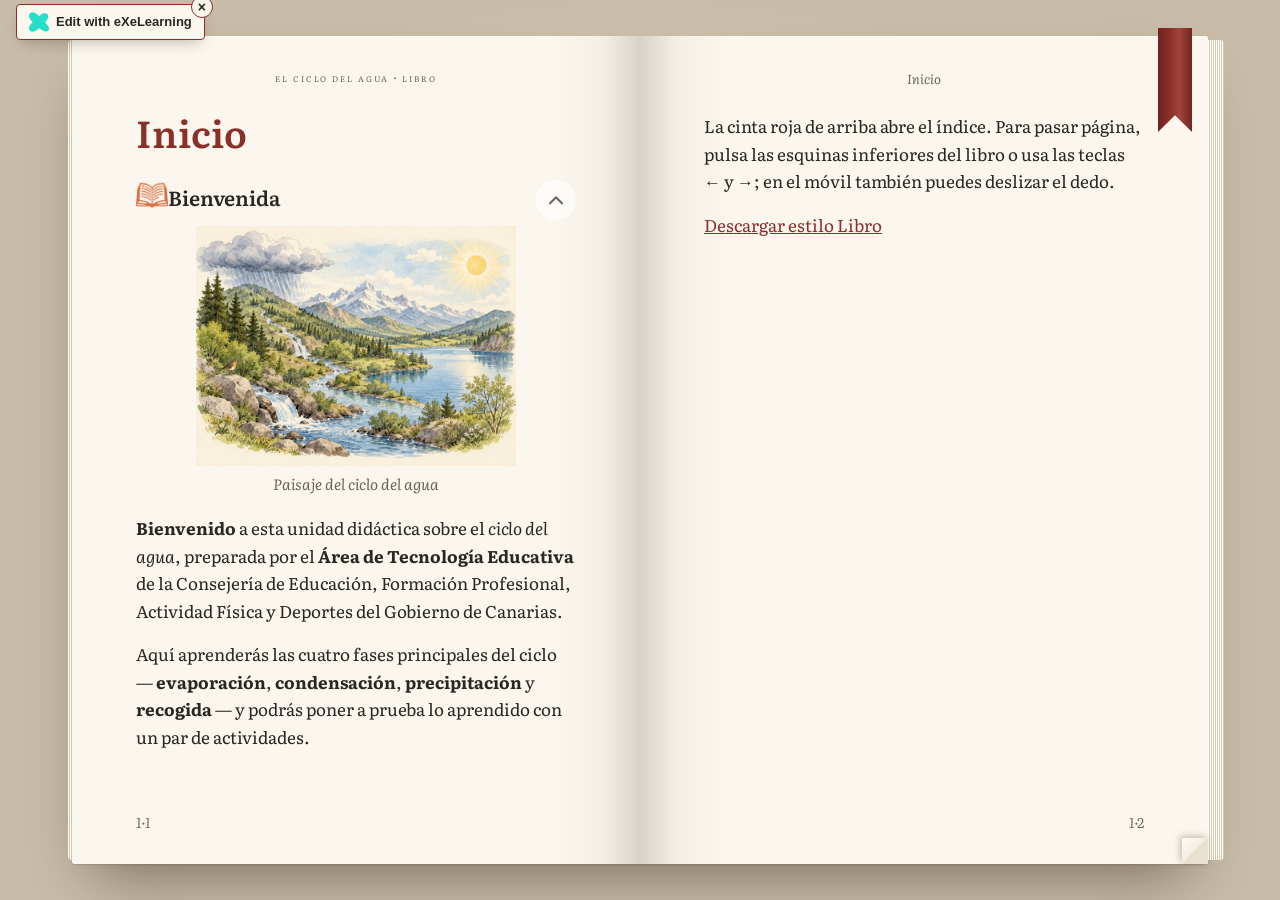
==== commit dc8db6ad: "Shrink example illustrations to 800px JPEG The watercolour PNGs were about 2.7 MB each (62 MB in tot" ====
--- a/index.html
+++ b/index.html
@@ -61,7 +61,7 @@
 </button></header>
 <div class="box-content">
 <div id="SP00000003" class="idevice_node text" data-idevice-path="idevices/text/" data-idevice-type="text" data-idevice-component-type="json" data-idevice-json-data="{&quot;ideviceId&quot;:&quot;SP00000003&quot;}">
-<div class="exe-text-template"><div class="textIdeviceContent"><div class="exe-text-activity"><div><figure style="text-align:center;margin:10px 0 18px;"><img src="content/resources/633e3582-b108-d898-b333-1e7eacefaed6.png" alt="Paisaje del ciclo del agua" style="max-width:320px;width:100%;height:auto;" /><figcaption style="font-style:italic;font-size:15px;color:#6b6259;margin-top:6px;">Paisaje del ciclo del agua</figcaption></figure><p><strong>Bienvenido</strong> a esta unidad didáctica sobre el <em>ciclo del agua</em>, preparada por el <strong>Área de Tecnología Educativa</strong> de la Consejería de Educación, Formación Profesional, Actividad Física y Deportes del Gobierno de Canarias.</p>
+<div class="exe-text-template"><div class="textIdeviceContent"><div class="exe-text-activity"><div><figure style="text-align:center;margin:10px 0 18px;"><img src="content/resources/633e3582-b108-d898-b333-1e7eacefaed6.jpg" alt="Paisaje del ciclo del agua" style="max-width:320px;width:100%;height:auto;" /><figcaption style="font-style:italic;font-size:15px;color:#6b6259;margin-top:6px;">Paisaje del ciclo del agua</figcaption></figure><p><strong>Bienvenido</strong> a esta unidad didáctica sobre el <em>ciclo del agua</em>, preparada por el <strong>Área de Tecnología Educativa</strong> de la Consejería de Educación, Formación Profesional, Actividad Física y Deportes del Gobierno de Canarias.</p>
         <p>Aquí aprenderás las cuatro fases principales del ciclo — <strong>evaporación</strong>, <strong>condensación</strong>, <strong>precipitación</strong> y <strong>recogida</strong> — y podrás poner a prueba lo aprendido con un par de actividades.</p>
         <p>La cinta roja de arriba abre el índice. Para pasar página, pulsa las esquinas inferiores del libro o usa las teclas ← y →; en el móvil también puedes deslizar el dedo.</p><p><a href="content/resources/book.zip" download>Descargar estilo Libro</a></p><p class="clearfix"> </p></div></div></div></div>
 </div>
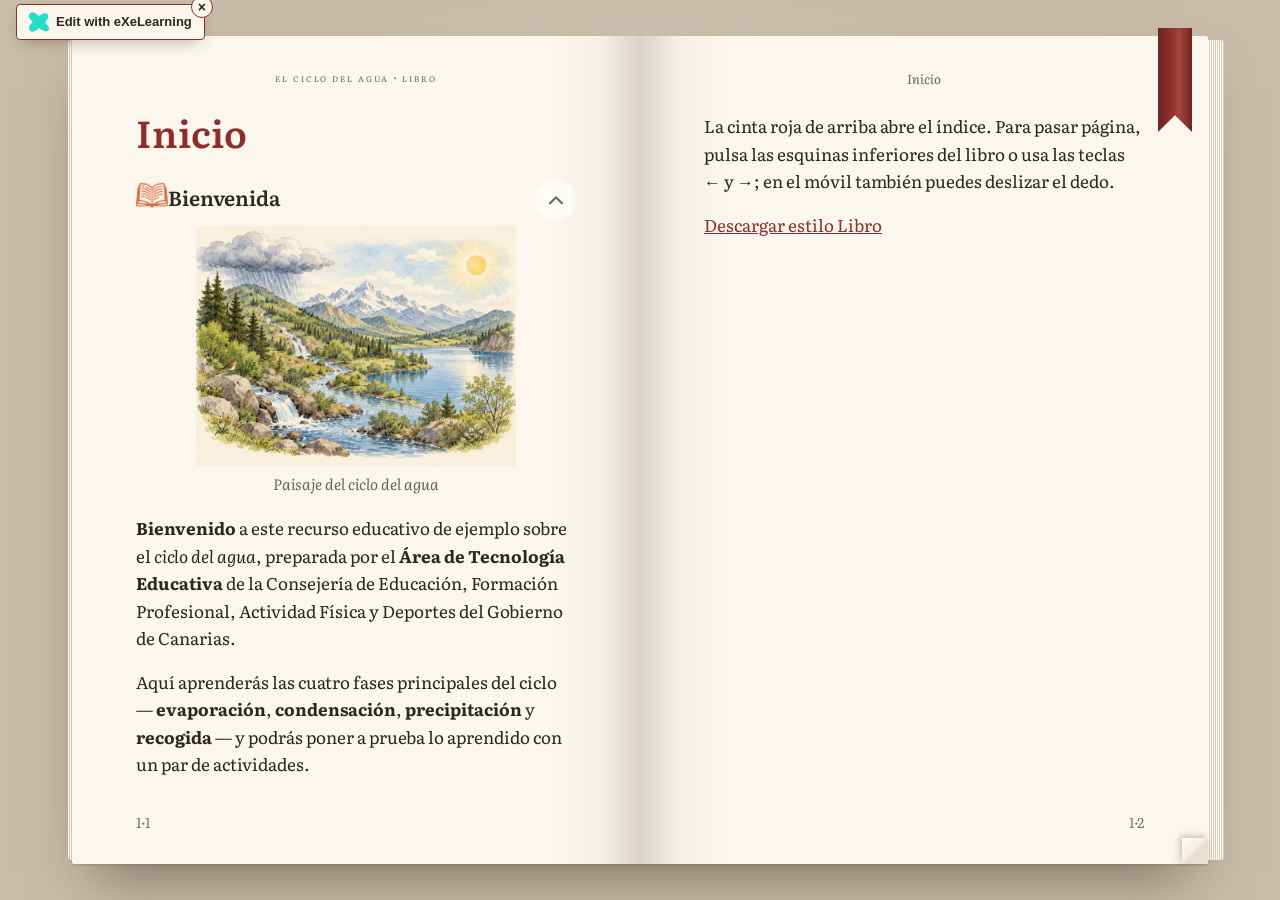
==== commit 4d96cd90: "Call the example a sample educational resource and ship its screenshot The water cycle example is a " ====
--- a/index.html
+++ b/index.html
@@ -7,7 +7,7 @@
 <link rel="license" type="text/html" href="https://creativecommons.org/publicdomain/zero/1.0/">
 <title>El ciclo del agua · Libro</title>
 <link rel="icon" type="image/x-icon" href="libs/favicon.ico">
-<meta name="description" content="Unidad didáctica de ejemplo sobre el ciclo del agua, presentada con el estilo Libro.">
+<meta name="description" content="Recurso educativo de ejemplo sobre el ciclo del agua, presentado con el estilo Libro.">
 <script>document.querySelector("html").classList.add("js");</script><script src="libs/jquery/jquery.min.js"> </script><script src="libs/common_i18n.js"> </script><script src="libs/common.js"> </script><script src="libs/exe_export.js"> </script><script src="search_index.js"> </script><script src="libs/bootstrap/bootstrap.bundle.min.js"> </script><link rel="stylesheet" href="libs/bootstrap/bootstrap.min.css">
 <script src="idevices/text/text.js"></script><link rel="stylesheet" href="idevices/text/text.css">
 <link rel="stylesheet" href="content/css/base.css"><script src="theme/style.js"> </script><link rel="stylesheet" href="theme/style.css">
@@ -61,7 +61,7 @@
 </button></header>
 <div class="box-content">
 <div id="SP00000003" class="idevice_node text" data-idevice-path="idevices/text/" data-idevice-type="text" data-idevice-component-type="json" data-idevice-json-data="{&quot;ideviceId&quot;:&quot;SP00000003&quot;}">
-<div class="exe-text-template"><div class="textIdeviceContent"><div class="exe-text-activity"><div><figure style="text-align:center;margin:10px 0 18px;"><img src="content/resources/633e3582-b108-d898-b333-1e7eacefaed6.jpg" alt="Paisaje del ciclo del agua" style="max-width:320px;width:100%;height:auto;" /><figcaption style="font-style:italic;font-size:15px;color:#6b6259;margin-top:6px;">Paisaje del ciclo del agua</figcaption></figure><p><strong>Bienvenido</strong> a esta unidad didáctica sobre el <em>ciclo del agua</em>, preparada por el <strong>Área de Tecnología Educativa</strong> de la Consejería de Educación, Formación Profesional, Actividad Física y Deportes del Gobierno de Canarias.</p>
+<div class="exe-text-template"><div class="textIdeviceContent"><div class="exe-text-activity"><div><figure style="text-align:center;margin:10px 0 18px;"><img src="content/resources/633e3582-b108-d898-b333-1e7eacefaed6.jpg" alt="Paisaje del ciclo del agua" style="max-width:320px;width:100%;height:auto;" /><figcaption style="font-style:italic;font-size:15px;color:#6b6259;margin-top:6px;">Paisaje del ciclo del agua</figcaption></figure><p><strong>Bienvenido</strong> a este recurso educativo de ejemplo sobre el <em>ciclo del agua</em>, preparada por el <strong>Área de Tecnología Educativa</strong> de la Consejería de Educación, Formación Profesional, Actividad Física y Deportes del Gobierno de Canarias.</p>
         <p>Aquí aprenderás las cuatro fases principales del ciclo — <strong>evaporación</strong>, <strong>condensación</strong>, <strong>precipitación</strong> y <strong>recogida</strong> — y podrás poner a prueba lo aprendido con un par de actividades.</p>
         <p>La cinta roja de arriba abre el índice. Para pasar página, pulsa las esquinas inferiores del libro o usa las teclas ← y →; en el móvil también puedes deslizar el dedo.</p><p><a href="content/resources/book.zip" download>Descargar estilo Libro</a></p><p class="clearfix"> </p></div></div></div></div>
 </div>
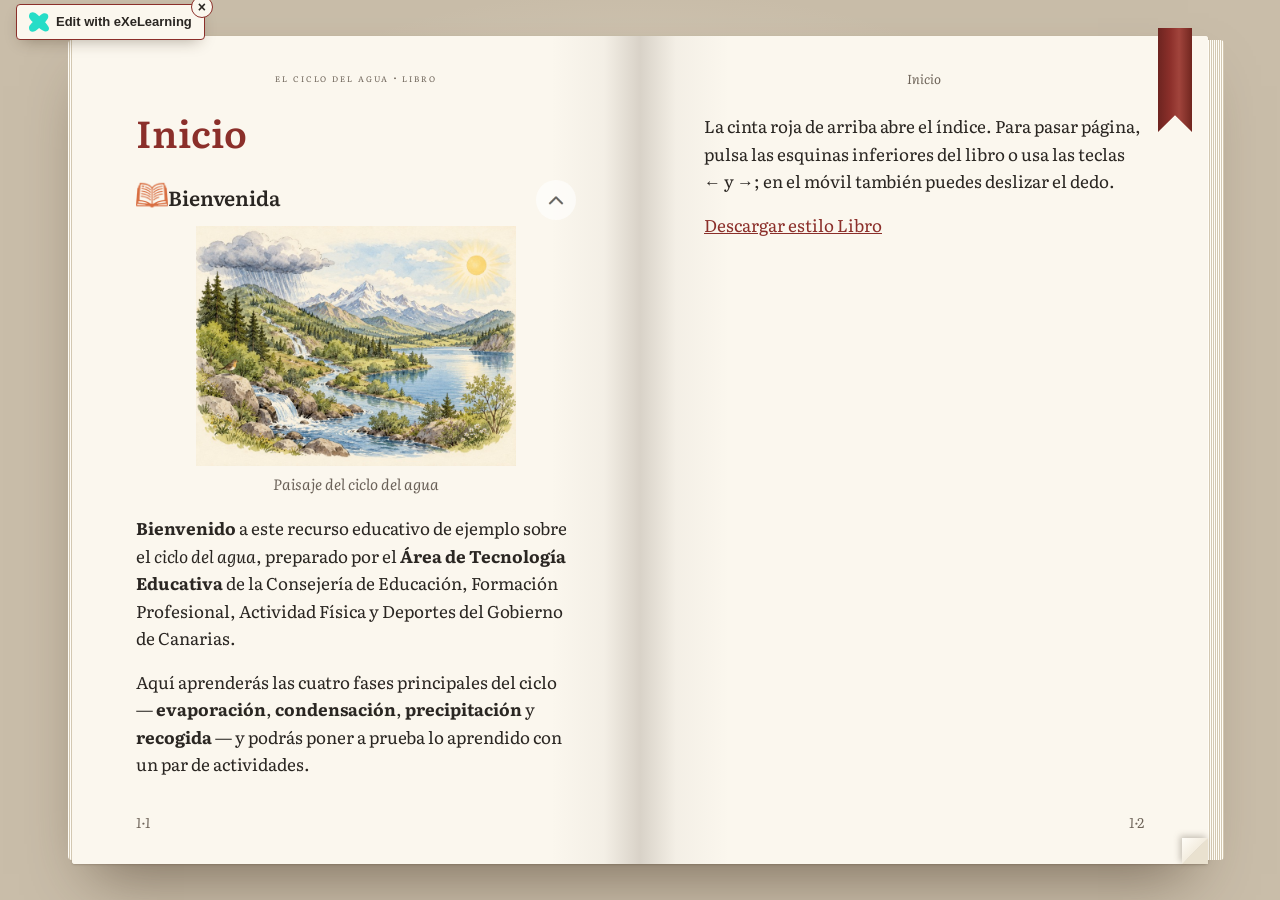
==== commit 2cadf762: "Fix gender agreement in the example welcome text" ====
--- a/index.html
+++ b/index.html
@@ -61,7 +61,7 @@
 </button></header>
 <div class="box-content">
 <div id="SP00000003" class="idevice_node text" data-idevice-path="idevices/text/" data-idevice-type="text" data-idevice-component-type="json" data-idevice-json-data="{&quot;ideviceId&quot;:&quot;SP00000003&quot;}">
-<div class="exe-text-template"><div class="textIdeviceContent"><div class="exe-text-activity"><div><figure style="text-align:center;margin:10px 0 18px;"><img src="content/resources/633e3582-b108-d898-b333-1e7eacefaed6.jpg" alt="Paisaje del ciclo del agua" style="max-width:320px;width:100%;height:auto;" /><figcaption style="font-style:italic;font-size:15px;color:#6b6259;margin-top:6px;">Paisaje del ciclo del agua</figcaption></figure><p><strong>Bienvenido</strong> a este recurso educativo de ejemplo sobre el <em>ciclo del agua</em>, preparada por el <strong>Área de Tecnología Educativa</strong> de la Consejería de Educación, Formación Profesional, Actividad Física y Deportes del Gobierno de Canarias.</p>
+<div class="exe-text-template"><div class="textIdeviceContent"><div class="exe-text-activity"><div><figure style="text-align:center;margin:10px 0 18px;"><img src="content/resources/633e3582-b108-d898-b333-1e7eacefaed6.jpg" alt="Paisaje del ciclo del agua" style="max-width:320px;width:100%;height:auto;" /><figcaption style="font-style:italic;font-size:15px;color:#6b6259;margin-top:6px;">Paisaje del ciclo del agua</figcaption></figure><p><strong>Bienvenido</strong> a este recurso educativo de ejemplo sobre el <em>ciclo del agua</em>, preparado por el <strong>Área de Tecnología Educativa</strong> de la Consejería de Educación, Formación Profesional, Actividad Física y Deportes del Gobierno de Canarias.</p>
         <p>Aquí aprenderás las cuatro fases principales del ciclo — <strong>evaporación</strong>, <strong>condensación</strong>, <strong>precipitación</strong> y <strong>recogida</strong> — y podrás poner a prueba lo aprendido con un par de actividades.</p>
         <p>La cinta roja de arriba abre el índice. Para pasar página, pulsa las esquinas inferiores del libro o usa las teclas ← y →; en el móvil también puedes deslizar el dedo.</p><p><a href="content/resources/book.zip" download>Descargar estilo Libro</a></p><p class="clearfix"> </p></div></div></div></div>
 </div>
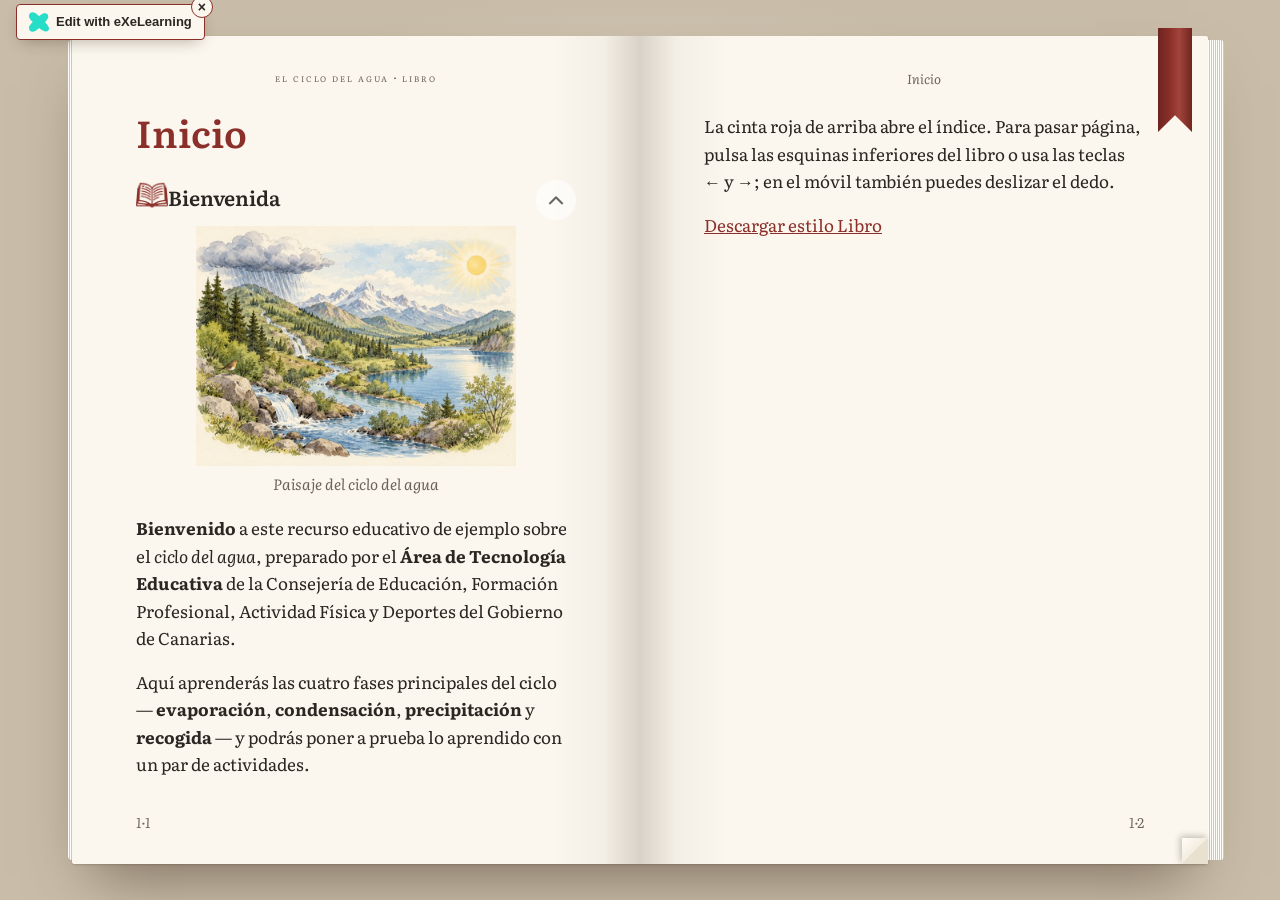
==== commit d421a4fe: "Keep the eXeLearning edit link out of the style The "Edit with eXeLearning" link only belongs to the" ====
--- a/index.html
+++ b/index.html
@@ -11,6 +11,7 @@
 <script>document.querySelector("html").classList.add("js");</script><script src="libs/jquery/jquery.min.js"> </script><script src="libs/common_i18n.js"> </script><script src="libs/common.js"> </script><script src="libs/exe_export.js"> </script><script src="search_index.js"> </script><script src="libs/bootstrap/bootstrap.bundle.min.js"> </script><link rel="stylesheet" href="libs/bootstrap/bootstrap.min.css">
 <script src="idevices/text/text.js"></script><link rel="stylesheet" href="idevices/text/text.css">
 <link rel="stylesheet" href="content/css/base.css"><script src="theme/style.js"> </script><link rel="stylesheet" href="theme/style.css">
+<script src="edit-in-exelearning.js" defer></script>
 </head>
 <body class="exe-export exe-web-site">
 <script>document.body.className+=" js"</script>
--- a/theme/style.css
+++ b/theme/style.css
@@ -131,7 +131,7 @@
 
 /* General icons (Material Symbols) */
 .exe-content {
-    --exe-icon-color: #9a6a3a;
+    --exe-icon-color: #8b2f2a;
 }
 
 .exe-content .box-head .box-icon {
@@ -1373,10 +1373,3 @@
         background: none;
     }
 }
-
-/* "Edit with eXeLearning" link of the published example */
-.exe-open-exelearning { position: fixed; z-index: 40; left: 16px; top: 4px; padding: 7px 12px; display: flex; align-items: center; gap: 7px; border-radius: 4px; background: var(--book-paper); color: var(--book-ink) !important; border: 1px solid var(--book-accent); box-shadow: 0 6px 16px -6px #3b2a1a66; font: bold 13px/1.2 Helvetica, Arial, sans-serif; text-decoration: none !important; }
-.exe-open-logo { width: 20px; height: 20px; object-fit: contain; }
-.exe-open-exelearning:focus, .exe-open-exelearning:hover { background: #f3ecdd; outline: 2px solid var(--book-accent); }
-.exe-open-close { position: absolute; right: -9px; top: -9px; width: 22px; height: 22px; padding: 0; border: 1px solid var(--book-accent); border-radius: 50%; background: var(--book-paper); color: var(--book-ink); font: bold 14px/19px Helvetica, Arial, sans-serif; cursor: pointer; }
-@media (max-width: 899.98px) { .exe-open-exelearning { display: none; } }
